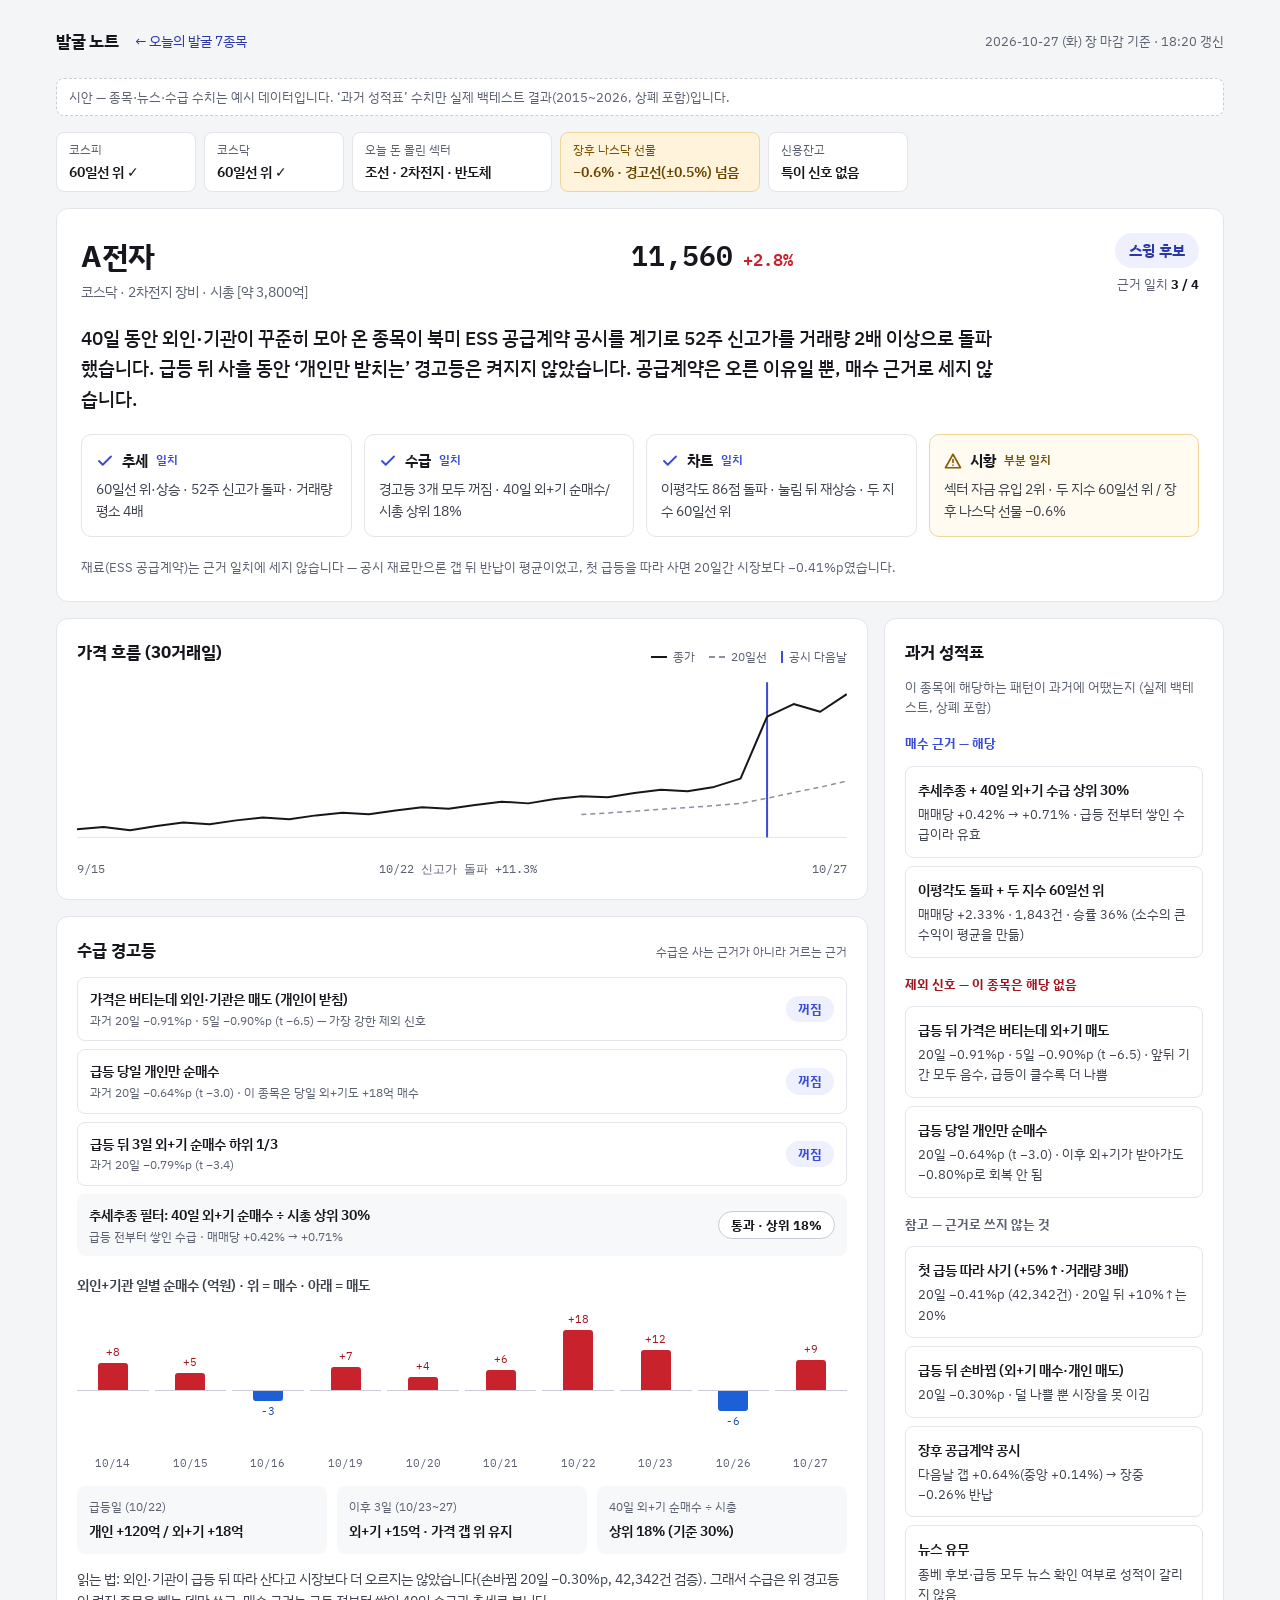
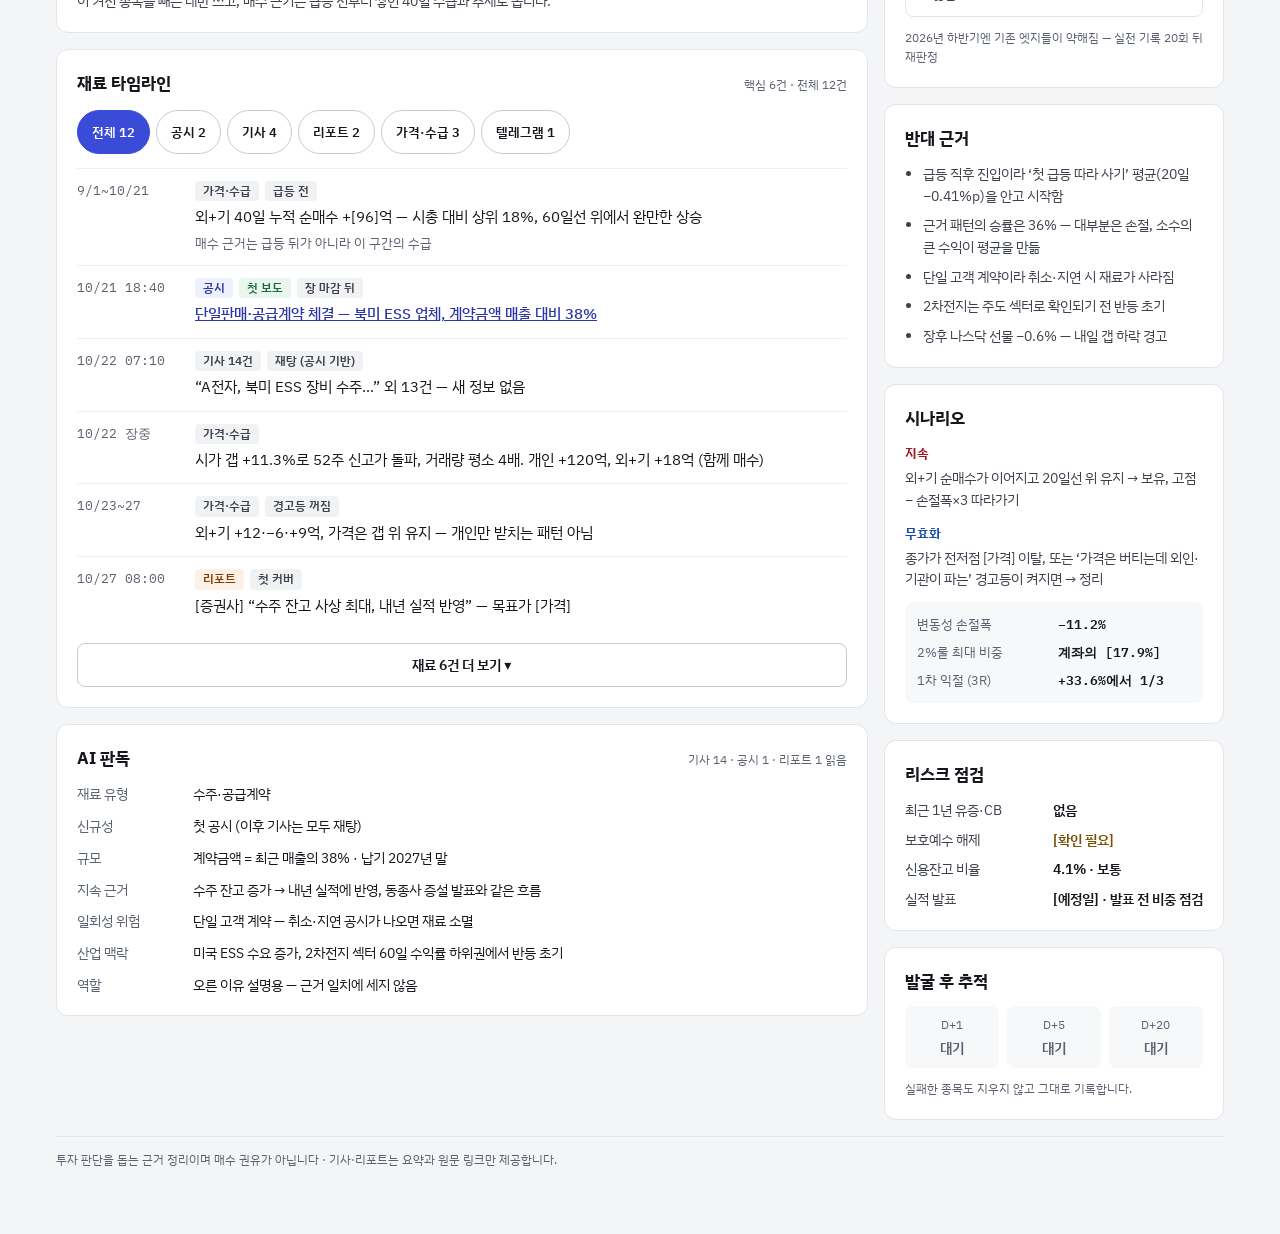
==== card.html @ fd0cb305 "발굴 노트 시안: 오늘의 발굴 목록과 종목 근거 카드 Co-Authored-By: Claude Opus 5.5 <noreply@anthropic.com>" ====
<!doctype html>
<html lang="ko">
<head>
<meta charset="utf-8">
<meta name="viewport" content="width=device-width, initial-scale=1">
<meta name="robots" content="noindex, nofollow">
<title>A전자 · 종목 근거 카드</title>
<link rel="preconnect" href="https://fonts.googleapis.com">
<link rel="preconnect" href="https://fonts.gstatic.com" crossorigin>
<link rel="stylesheet" href="https://fonts.googleapis.com/css2?family=IBM+Plex+Mono:wght@500;600&family=IBM+Plex+Sans+KR:wght@400;500;600;700&display=swap">
<link rel="stylesheet" href="assets/style.css">
</head>
<body>
<div class="wrap">

<header class="top">
<div class="left">
<a class="brand" href="./">발굴 노트</a>
<a class="back" href="./">← 오늘의 발굴 7종목</a>
</div>
<span class="stamp">2026-10-27 (화) 장 마감 기준 · 18:20 갱신</span>
</header>

<p class="banner">시안 — 종목·뉴스·수급 수치는 예시 데이터입니다. ‘과거 성적표’ 수치만 실제 백테스트 결과(2015~2026, 상폐 포함)입니다.</p>

<section class="market" aria-label="오늘 시황">
<div class="chip"><span>코스피</span><span>60일선 위 ✓</span></div>
<div class="chip"><span>코스닥</span><span>60일선 위 ✓</span></div>
<div class="chip wide"><span>오늘 돈 몰린 섹터</span><span>조선 · 2차전지 · 반도체</span></div>
<div class="chip wide warn"><span>장후 나스닥 선물</span><span>−0.6% · 경고선(±0.5%) 넘음</span></div>
<div class="chip"><span>신용잔고</span><span>특이 신호 없음</span></div>
</section>

<section class="card hero">
<div class="id-row">
<div>
<h1>A전자</h1>
<span class="note" style="font-size:14px">코스닥 · 2차전지 장비 · 시총 [약 3,800억]</span>
</div>
<div class="price"><b>11,560</b><span class="chg up">+2.8%</span></div>
<div class="verdict">
<span class="badge lg b-swing">스윙 후보</span>
<span class="note">근거 일치 <b style="color:var(--ink)">3 / 4</b></span>
</div>
</div>
<p class="thesis">40일 동안 외인·기관이 꾸준히 모아 온 종목이 북미 ESS 공급계약 공시를 계기로 52주 신고가를 거래량 2배 이상으로 돌파했습니다. 급등 뒤 사흘 동안 ‘개인만 받치는’ 경고등은 켜지지 않았습니다. 공급계약은 오른 이유일 뿐, 매수 근거로 세지 않습니다.</p>
<div class="checks">
<div class="check">
<div class="t"><svg aria-hidden="true" width="18" height="18" viewBox="0 0 24 24" fill="none" stroke="#3A4BD8" stroke-width="2.5" stroke-linecap="round" stroke-linejoin="round"><polyline points="20 6 9 17 4 12"/></svg><b>추세</b><em>일치</em></div>
<span class="body-text">60일선 위·상승 · 52주 신고가 돌파 · 거래량 평소 4배</span>
</div>
<div class="check">
<div class="t"><svg aria-hidden="true" width="18" height="18" viewBox="0 0 24 24" fill="none" stroke="#3A4BD8" stroke-width="2.5" stroke-linecap="round" stroke-linejoin="round"><polyline points="20 6 9 17 4 12"/></svg><b>수급</b><em>일치</em></div>
<span class="body-text">경고등 3개 모두 꺼짐 · 40일 외+기 순매수/시총 상위 18%</span>
</div>
<div class="check">
<div class="t"><svg aria-hidden="true" width="18" height="18" viewBox="0 0 24 24" fill="none" stroke="#3A4BD8" stroke-width="2.5" stroke-linecap="round" stroke-linejoin="round"><polyline points="20 6 9 17 4 12"/></svg><b>차트</b><em>일치</em></div>
<span class="body-text">이평각도 86점 돌파 · 눌림 뒤 재상승 · 두 지수 60일선 위</span>
</div>
<div class="check partial">
<div class="t"><svg aria-hidden="true" width="18" height="18" viewBox="0 0 24 24" fill="none" stroke="#8A5A00" stroke-width="2.2" stroke-linecap="round" stroke-linejoin="round"><path d="M12 3 2 21h20L12 3z"/><line x1="12" y1="10" x2="12" y2="14"/><line x1="12" y1="17.5" x2="12" y2="17.6"/></svg><b>시황</b><em>부분 일치</em></div>
<span class="body-text">섹터 자금 유입 2위 · 두 지수 60일선 위 / 장후 나스닥 선물 −0.6%</span>
</div>
</div>
<p class="note">재료(ESS 공급계약)는 근거 일치에 세지 않습니다 — 공시 재료만으론 갭 뒤 반납이 평균이었고, 첫 급등을 따라 사면 20일간 시장보다 −0.41%p였습니다.</p>
</section>

<div class="cols">
<div class="col-main">

<section class="card">
<div class="card-head">
<h2>가격 흐름 (30거래일)</h2>
<div class="legend">
<span><i style="width:16px;height:2px;background:var(--ink)"></i>종가</span>
<span><i style="width:16px;height:0;border-top:2px dashed #8A90A0"></i>20일선</span>
<span><i style="width:2px;height:12px;background:var(--accent)"></i>공시 다음날</span>
</div>
</div>
<svg id="priceChart" class="chart" role="img" aria-label="A전자 30거래일 종가. 완만히 오르다 10월 22일 공시 다음날 11.3% 갭으로 52주 신고가 돌파, 이후 갭 위에서 11,560원" viewBox="0 0 600 160" preserveAspectRatio="none">
<line x1="0" y1="150" x2="600" y2="150" stroke="#E3E5EA" stroke-width="1" vector-effect="non-scaling-stroke"/>
<line id="gapLine" y1="4" y2="150" stroke="#3A4BD8" stroke-width="2" vector-effect="non-scaling-stroke"/>
<polyline id="maLine" fill="none" stroke="#8A90A0" stroke-width="1.5" stroke-dasharray="5 4" vector-effect="non-scaling-stroke"/>
<polyline id="pxLine" fill="none" stroke="#15171C" stroke-width="2" stroke-linejoin="round" vector-effect="non-scaling-stroke"/>
</svg>
<div class="axis"><span>9/15</span><span>10/22 신고가 돌파 +11.3%</span><span>10/27</span></div>
</section>

<section class="card" style="gap:14px">
<div class="card-head">
<h2>수급 경고등</h2>
<span class="sub">수급은 사는 근거가 아니라 거르는 근거</span>
</div>
<div class="lights">
<div class="light"><div><b>가격은 버티는데 외인·기관은 매도 (개인이 받침)</b><span class="sub">과거 20일 −0.91%p · 5일 −0.90%p (t −6.5) — 가장 강한 제외 신호</span></div><span class="pill-off">꺼짐</span></div>
<div class="light"><div><b>급등 당일 개인만 순매수</b><span class="sub">과거 20일 −0.64%p (t −3.0) · 이 종목은 당일 외+기도 +18억 매수</span></div><span class="pill-off">꺼짐</span></div>
<div class="light"><div><b>급등 뒤 3일 외+기 순매수 하위 1/3</b><span class="sub">과거 20일 −0.79%p (t −3.4)</span></div><span class="pill-off">꺼짐</span></div>
<div class="light pass"><div><b>추세추종 필터: 40일 외+기 순매수 ÷ 시총 상위 30%</b><span class="sub">급등 전부터 쌓인 수급 · 매매당 +0.42% → +0.71%</span></div><span class="pill-pass">통과 · 상위 18%</span></div>
</div>
<h3 class="h3">외인+기관 일별 순매수 (억원) · 위 = 매수 · 아래 = 매도</h3>
<div id="bars" class="bars"></div>
<div class="stats">
<div class="stat"><span>급등일 (10/22)</span><span>개인 +120억 / 외+기 +18억</span></div>
<div class="stat"><span>이후 3일 (10/23~27)</span><span>외+기 +15억 · 가격 갭 위 유지</span></div>
<div class="stat"><span>40일 외+기 순매수 ÷ 시총</span><span>상위 18% (기준 30%)</span></div>
</div>
<p class="body-text">읽는 법: 외인·기관이 급등 뒤 따라 산다고 시장보다 더 오르지는 않았습니다(손바뀜 20일 −0.30%p, 42,342건 검증). 그래서 수급은 위 경고등이 켜진 종목을 빼는 데만 쓰고, 매수 근거는 급등 전부터 쌓인 40일 수급과 추세로 봅니다.</p>
</section>

<section class="card" style="gap:14px">
<div class="card-head">
<h2>재료 타임라인</h2>
<span id="tlCount" class="sub"></span>
</div>
<div id="tlFilters" class="filters" role="group" aria-label="재료 종류" hidden></div>
<ol id="timeline" class="timeline"></ol>
<button id="tlMore" class="more" type="button" aria-expanded="false" aria-controls="timeline"></button>
</section>

<section class="card">
<div class="card-head">
<h2>AI 판독</h2>
<span class="sub">기사 14 · 공시 1 · 리포트 1 읽음</span>
</div>
<dl class="kv">
<dt>재료 유형</dt><dd>수주·공급계약</dd>
<dt>신규성</dt><dd>첫 공시 (이후 기사는 모두 재탕)</dd>
<dt>규모</dt><dd>계약금액 = 최근 매출의 38% · 납기 2027년 말</dd>
<dt>지속 근거</dt><dd>수주 잔고 증가 → 내년 실적에 반영, 동종사 증설 발표와 같은 흐름</dd>
<dt>일회성 위험</dt><dd>단일 고객 계약 — 취소·지연 공시가 나오면 재료 소멸</dd>
<dt>산업 맥락</dt><dd>미국 ESS 수요 증가, 2차전지 섹터 60일 수익률 하위권에서 반등 초기</dd>
<dt>역할</dt><dd>오른 이유 설명용 — 근거 일치에 세지 않음</dd>
</dl>
</section>
</div>

<div class="col-side">
<section class="card">
<h2>과거 성적표</h2>
<p class="note">이 종목에 해당하는 패턴이 과거에 어땠는지 (실제 백테스트, 상폐 포함)</p>
<h3 class="grp buy">매수 근거 — 해당</h3>
<div class="rows">
<div class="row"><b>추세추종 + 40일 외+기 수급 상위 30%</b><span>매매당 +0.42% → +0.71% · 급등 전부터 쌓인 수급이라 유효</span></div>
<div class="row"><b>이평각도 돌파 + 두 지수 60일선 위</b><span>매매당 +2.33% · 1,843건 · 승률 36% (소수의 큰 수익이 평균을 만듦)</span></div>
</div>
<h3 class="grp out">제외 신호 — 이 종목은 해당 없음</h3>
<div class="rows">
<div class="row"><b>급등 뒤 가격은 버티는데 외+기 매도</b><span>20일 −0.91%p · 5일 −0.90%p (t −6.5) · 앞뒤 기간 모두 음수, 급등이 클수록 더 나쁨</span></div>
<div class="row"><b>급등 당일 개인만 순매수</b><span>20일 −0.64%p (t −3.0) · 이후 외+기가 받아가도 −0.80%p로 회복 안 됨</span></div>
</div>
<h3 class="grp ref">참고 — 근거로 쓰지 않는 것</h3>
<div class="rows">
<div class="row"><b>첫 급등 따라 사기 (+5%↑·거래량 3배)</b><span>20일 −0.41%p (42,342건) · 20일 뒤 +10%↑는 20%</span></div>
<div class="row"><b>급등 뒤 손바뀜 (외+기 매수·개인 매도)</b><span>20일 −0.30%p · 덜 나쁠 뿐 시장을 못 이김</span></div>
<div class="row"><b>장후 공급계약 공시</b><span>다음날 갭 +0.64%(중앙 +0.14%) → 장중 −0.26% 반납</span></div>
<div class="row"><b>뉴스 유무</b><span>종베 후보·급등 모두 뉴스 확인 여부로 성적이 갈리지 않음</span></div>
</div>
<p class="sub">2026년 하반기엔 기존 엣지들이 약해짐 — 실전 기록 20회 뒤 재판정</p>
</section>

<section class="card">
<h2>반대 근거</h2>
<ul class="bul">
<li>급등 직후 진입이라 ‘첫 급등 따라 사기’ 평균(20일 −0.41%p)을 안고 시작함</li>
<li>근거 패턴의 승률은 36% — 대부분은 손절, 소수의 큰 수익이 평균을 만듦</li>
<li>단일 고객 계약이라 취소·지연 시 재료가 사라짐</li>
<li>2차전지는 주도 섹터로 확인되기 전 반등 초기</li>
<li>장후 나스닥 선물 −0.6% — 내일 갭 하락 경고</li>
</ul>
</section>

<section class="card">
<h2>시나리오</h2>
<div class="scn"><b style="color:var(--up-ink)">지속</b><span class="body-text">외+기 순매수가 이어지고 20일선 위 유지 → 보유, 고점 − 손절폭×3 따라가기</span></div>
<div class="scn"><b style="color:var(--down-ink)">무효화</b><span class="body-text">종가가 전저점 [가격] 이탈, 또는 ‘가격은 버티는데 외인·기관이 파는’ 경고등이 켜지면 → 정리</span></div>
<div class="box2">
<span>변동성 손절폭</span><span>−11.2%</span>
<span>2%룰 최대 비중</span><span>계좌의 [17.9%]</span>
<span>1차 익절 (3R)</span><span>+33.6%에서 1/3</span>
</div>
</section>

<section class="card">
<h2>리스크 점검</h2>
<div class="risk">
<span>최근 1년 유증·CB</span><span>없음</span>
<span>보호예수 해제</span><span style="color:#7A4F00">[확인 필요]</span>
<span>신용잔고 비율</span><span>4.1% · 보통</span>
<span>실적 발표</span><span>[예정일] · 발표 전 비중 점검</span>
</div>
</section>

<section class="card">
<h2>발굴 후 추적</h2>
<div class="track">
<div><span>D+1</span><span>대기</span></div>
<div><span>D+5</span><span>대기</span></div>
<div><span>D+20</span><span>대기</span></div>
</div>
<p class="sub">실패한 종목도 지우지 않고 그대로 기록합니다.</p>
</section>
</div>
</div>

<footer>투자 판단을 돕는 근거 정리이며 매수 권유가 아닙니다 · 기사·리포트는 요약과 원문 링크만 제공합니다.</footer>
</div>
<script src="assets/card.js"></script>
</body>
</html>
---- assets/style.css ----
:root {
  color-scheme: light;
  --bg: #F4F5F7; --surface: #FFFFFF; --soft: #F7F8FA; --line: #E3E5EA; --line2: #C9CCD4; --rule: #EEF0F3;
  --ink: #15171C; --ink2: #3C414C; --muted: #5B6170;
  --accent: #3A4BD8; --accent-bg: #EEF0FD; --accent-ink: #2B37A8;
  --up: #C8222C; --up-ink: #A1161F; --down: #1D5FD6; --down-ink: #174BB0;
  --warn-bg: #FFF4DB; --warn-line: #F0D59A; --warn-ink: #6B4500; --warn-soft: #FFFBF0;
  --mono: 'IBM Plex Mono', ui-monospace, monospace;
}
* { box-sizing: border-box; }
body { margin: 0; background: var(--bg); color: var(--ink); font-family: 'IBM Plex Sans KR', system-ui, sans-serif; font-size: 15px; line-height: 1.55; }
a { color: var(--accent-ink); }
a:hover { color: #1C2580; }
h1, h2, h3, p { margin: 0; }
.wrap { max-width: 1200px; margin: 0 auto; padding: 20px 16px 64px; display: flex; flex-direction: column; gap: 16px; }
.top { display: flex; flex-wrap: wrap; align-items: center; justify-content: space-between; gap: 12px; }
.top .left { display: flex; align-items: center; gap: 16px; flex-wrap: wrap; }
.brand { font-weight: 700; font-size: 17px; letter-spacing: -0.2px; color: var(--ink); text-decoration: none; }
.back { font-size: 14px; text-decoration: none; padding: 10px 0; }
.stamp { font-size: 13px; color: var(--muted); }
.banner { font-size: 13px; color: var(--muted); background: var(--surface); border: 1px dashed var(--line2); border-radius: 8px; padding: 8px 12px; }
.page-title { font-size: 28px; font-weight: 700; letter-spacing: -0.5px; margin-top: 4px; }

.market { display: flex; flex-wrap: wrap; gap: 8px; }
.chip { background: var(--surface); border: 1px solid var(--line); border-radius: 8px; padding: 8px 12px; display: flex; flex-direction: column; gap: 2px; min-width: 140px; }
.chip span:first-child { font-size: 12px; color: var(--muted); }
.chip span:last-child { font-size: 14px; font-weight: 600; }
.chip.wide { min-width: 200px; }
.chip.warn { background: var(--warn-bg); border-color: var(--warn-line); }
.chip.warn span:first-child { color: #7A4F00; }
.chip.warn span:last-child { color: var(--warn-ink); }

.card { background: var(--surface); border: 1px solid var(--line); border-radius: 12px; padding: 20px; display: flex; flex-direction: column; gap: 12px; min-width: 0; }
.card.hero { padding: 24px; gap: 20px; }
.card-head { display: flex; flex-wrap: wrap; justify-content: space-between; align-items: baseline; gap: 8px; }
.card h2 { font-size: 17px; font-weight: 700; }
.sub { font-size: 12px; color: var(--muted); }
.note { font-size: 13px; color: var(--muted); }
.body-text { font-size: 14px; color: var(--ink2); }
.mono { font-family: var(--mono); }

.id-row { display: flex; flex-wrap: wrap; align-items: flex-start; justify-content: space-between; gap: 16px; }
.id-row h1 { font-size: 30px; font-weight: 700; letter-spacing: -0.5px; }
.price { display: flex; align-items: baseline; gap: 10px; }
.price b { font-family: var(--mono); font-size: 28px; font-weight: 600; }
.price .chg { font-family: var(--mono); font-size: 17px; font-weight: 600; }
.up { color: var(--up); } .down { color: var(--down); }
.verdict { display: flex; flex-direction: column; align-items: flex-end; gap: 6px; }
.badge { font-size: 13px; font-weight: 700; border-radius: 999px; padding: 4px 12px; white-space: nowrap; }
.badge.lg { font-size: 15px; padding: 6px 14px; }
.b-swing { background: var(--accent-bg); color: var(--accent-ink); }
.b-day { background: #FDF0E6; color: #8A3B00; }
.b-watch { background: #F1F2F4; color: var(--ink2); }
.b-out { background: #FDECEC; color: var(--up-ink); }
.thesis { font-size: 19px; line-height: 1.6; font-weight: 500; max-width: 920px; }

.checks { display: grid; grid-template-columns: repeat(auto-fit, minmax(230px, 1fr)); gap: 12px; }
.check { border: 1px solid var(--line); border-radius: 10px; padding: 14px; display: flex; flex-direction: column; gap: 6px; }
.check .t { display: flex; align-items: center; gap: 8px; }
.check .t b { font-weight: 700; }
.check .t em { font-style: normal; font-size: 12px; font-weight: 600; color: var(--accent); }
.check.partial { border-color: var(--warn-line); background: var(--warn-soft); }
.check.partial .t em { color: #7A4F00; }

.cols { display: flex; flex-wrap: wrap; gap: 16px; align-items: flex-start; }
.col-main { flex: 999 1 560px; min-width: 0; display: flex; flex-direction: column; gap: 16px; }
.col-side { flex: 1 1 340px; min-width: 0; display: flex; flex-direction: column; gap: 16px; }

.legend { display: flex; gap: 14px; font-size: 12px; color: var(--muted); flex-wrap: wrap; }
.legend span { display: flex; align-items: center; gap: 6px; }
.legend i { display: inline-block; }
.chart { width: 100%; height: 170px; display: block; }
.axis { display: flex; justify-content: space-between; font-size: 12px; color: var(--muted); font-family: var(--mono); }

.lights { display: flex; flex-direction: column; gap: 8px; }
.light { display: flex; flex-wrap: wrap; justify-content: space-between; align-items: center; gap: 8px 12px; border: 1px solid var(--line); border-radius: 8px; padding: 10px 12px; }
.light.pass { border: 0; background: var(--soft); }
.light > div { display: flex; flex-direction: column; gap: 2px; min-width: 0; flex: 1 1 260px; }
.light b { font-size: 14px; font-weight: 600; }
.pill-off { font-size: 13px; font-weight: 700; color: var(--accent); background: var(--accent-bg); border-radius: 999px; padding: 3px 12px; }
.pill-pass { font-size: 13px; font-weight: 700; background: var(--surface); border: 1px solid var(--line2); border-radius: 999px; padding: 3px 12px; }
.h3 { font-size: 14px; font-weight: 600; color: var(--ink2); margin-top: 4px; }

.bars { display: flex; gap: 6px; }
.bar { flex: 1; min-width: 0; display: flex; flex-direction: column; align-items: center; }
.bar .pos, .bar .neg { width: 100%; display: flex; flex-direction: column; align-items: center; gap: 2px; }
.bar .pos { height: 80px; justify-content: flex-end; }
.bar .neg { height: 64px; justify-content: flex-start; }
.bar .zero { height: 1px; width: 100%; background: var(--line2); }
.bar i { display: block; width: 60%; max-width: 30px; }
.bar .pos i { background: var(--up); border-radius: 3px 3px 0 0; }
.bar .neg i { background: var(--down); border-radius: 0 0 3px 3px; }
.bar small { font-size: 11px; font-family: var(--mono); }
.bar .pos small { color: var(--up-ink); } .bar .neg small { color: var(--down-ink); }
.bar .d { color: var(--muted); }

.stats { display: grid; grid-template-columns: repeat(auto-fit, minmax(180px, 1fr)); gap: 10px; }
.stat { background: var(--soft); border-radius: 8px; padding: 12px; display: flex; flex-direction: column; gap: 4px; }
.stat span:first-child { font-size: 12px; color: var(--muted); }
.stat span:last-child { font-size: 14px; font-weight: 600; }

.filters { display: flex; flex-wrap: wrap; gap: 6px; }
.fbtn { min-height: 44px; padding: 0 14px; border-radius: 999px; border: 1px solid var(--line2); background: var(--surface); color: var(--ink); font: inherit; font-size: 13px; font-weight: 600; cursor: pointer; }
.fbtn[aria-pressed="true"], .fbtn[aria-selected="true"] { background: var(--accent); border-color: var(--accent); color: #FFFFFF; }
.fbtn.lg { font-size: 14px; padding: 0 16px; }
.timeline { margin: 0; padding: 0; list-style: none; display: flex; flex-direction: column; }
.timeline li { display: flex; gap: 14px; padding: 12px 0; border-top: 1px solid var(--rule); }
.timeline .when { flex: 0 0 104px; font-size: 13px; color: var(--muted); font-family: var(--mono); }
.timeline .what { display: flex; flex-direction: column; gap: 4px; min-width: 0; }
.tags { display: flex; flex-wrap: wrap; gap: 6px; }
.tag { font-size: 12px; font-weight: 600; background: #F1F2F4; color: var(--ink2); border-radius: 4px; padding: 1px 8px; }
.tag.t-disc { background: var(--accent-bg); color: var(--accent-ink); }
.tag.t-rep { background: #FDF0E6; color: #8A3B00; }
.tag.t-first { background: #E9F6EE; color: #1E6B3A; }
.tag.t-ref { background: var(--warn-bg); color: var(--warn-ink); }
.timeline .title { font-size: 15px; }
.timeline a.title { font-weight: 500; }
.more { min-height: 44px; border-radius: 8px; border: 1px solid var(--line2); background: var(--surface); color: var(--ink); font: inherit; font-size: 14px; font-weight: 600; cursor: pointer; }

.kv { margin: 0; display: grid; grid-template-columns: minmax(96px, max-content) 1fr; column-gap: 20px; row-gap: 10px; font-size: 14px; }
.kv dt { color: var(--muted); } .kv dd { margin: 0; }

.grp { font-size: 13px; font-weight: 700; margin-top: 4px; }
.grp.buy { color: var(--accent); } .grp.out { color: var(--up-ink); } .grp.ref { color: var(--muted); }
.rows { display: flex; flex-direction: column; gap: 8px; }
.row { border: 1px solid var(--line); border-radius: 8px; padding: 12px; display: flex; flex-direction: column; gap: 4px; }
.row b { font-size: 14px; font-weight: 600; }
.row span { font-size: 13px; color: var(--ink2); }
.bul { margin: 0; padding-left: 18px; display: flex; flex-direction: column; gap: 8px; font-size: 14px; color: var(--ink2); }
.scn { display: flex; flex-direction: column; gap: 4px; }
.scn b { font-size: 13px; font-weight: 700; }
.box2 { background: var(--soft); border-radius: 8px; padding: 12px; display: grid; grid-template-columns: repeat(2, minmax(0, 1fr)); gap: 8px; font-size: 13px; }
.box2 span:nth-child(odd) { color: var(--muted); }
.box2 span:nth-child(even) { font-family: var(--mono); font-weight: 600; }
.risk { display: grid; grid-template-columns: 1fr max-content; row-gap: 8px; column-gap: 12px; font-size: 14px; }
.risk span:nth-child(odd) { color: var(--ink2); }
.risk span:nth-child(even) { font-weight: 600; }
.track { display: grid; grid-template-columns: repeat(3, minmax(0, 1fr)); gap: 8px; text-align: center; }
.track div { background: var(--soft); border-radius: 8px; padding: 10px 4px; display: flex; flex-direction: column; gap: 2px; color: var(--muted); }
.track span:first-child { font-size: 12px; }
.track span:last-child { font-size: 14px; font-weight: 600; }

.funnel { flex-direction: row; flex-wrap: wrap; align-items: center; gap: 10px 14px; padding: 18px 20px; }
.funnel .step { display: flex; flex-direction: column; }
.funnel .step b { font-family: var(--mono); font-size: 22px; font-weight: 600; }
.funnel .step span { font-size: 12px; color: var(--muted); }
.funnel .step.last b { color: var(--accent); }
.funnel .why { flex: 1 1 260px; font-size: 13px; color: var(--muted); text-align: right; }
.list { display: flex; flex-direction: column; gap: 10px; }
.item { text-decoration: none; color: inherit; background: var(--surface); border: 1px solid var(--line); border-radius: 12px; padding: 16px 18px; display: flex; flex-wrap: wrap; align-items: center; gap: 12px 20px; }
.item:hover { border-color: var(--line2); color: inherit; }
.item .nm { flex: 0 0 168px; display: flex; flex-direction: column; gap: 2px; }
.item .nm b { font-size: 17px; font-weight: 700; }
.item .nm span { font-size: 13px; color: var(--muted); }
.item .mid { flex: 999 1 320px; min-width: 0; display: flex; flex-direction: column; gap: 6px; }
.item .mid > span { font-size: 15px; }
.item .pct { flex: 0 0 72px; text-align: right; font-family: var(--mono); font-size: 16px; font-weight: 600; }
footer { font-size: 12px; color: var(--muted); border-top: 1px solid var(--line); padding-top: 14px; }

@media (max-width: 560px) {
  .funnel .why { text-align: left; }
  .item .pct { text-align: left; }
  .timeline .when { flex-basis: 84px; }
  .verdict { align-items: flex-start; }
}
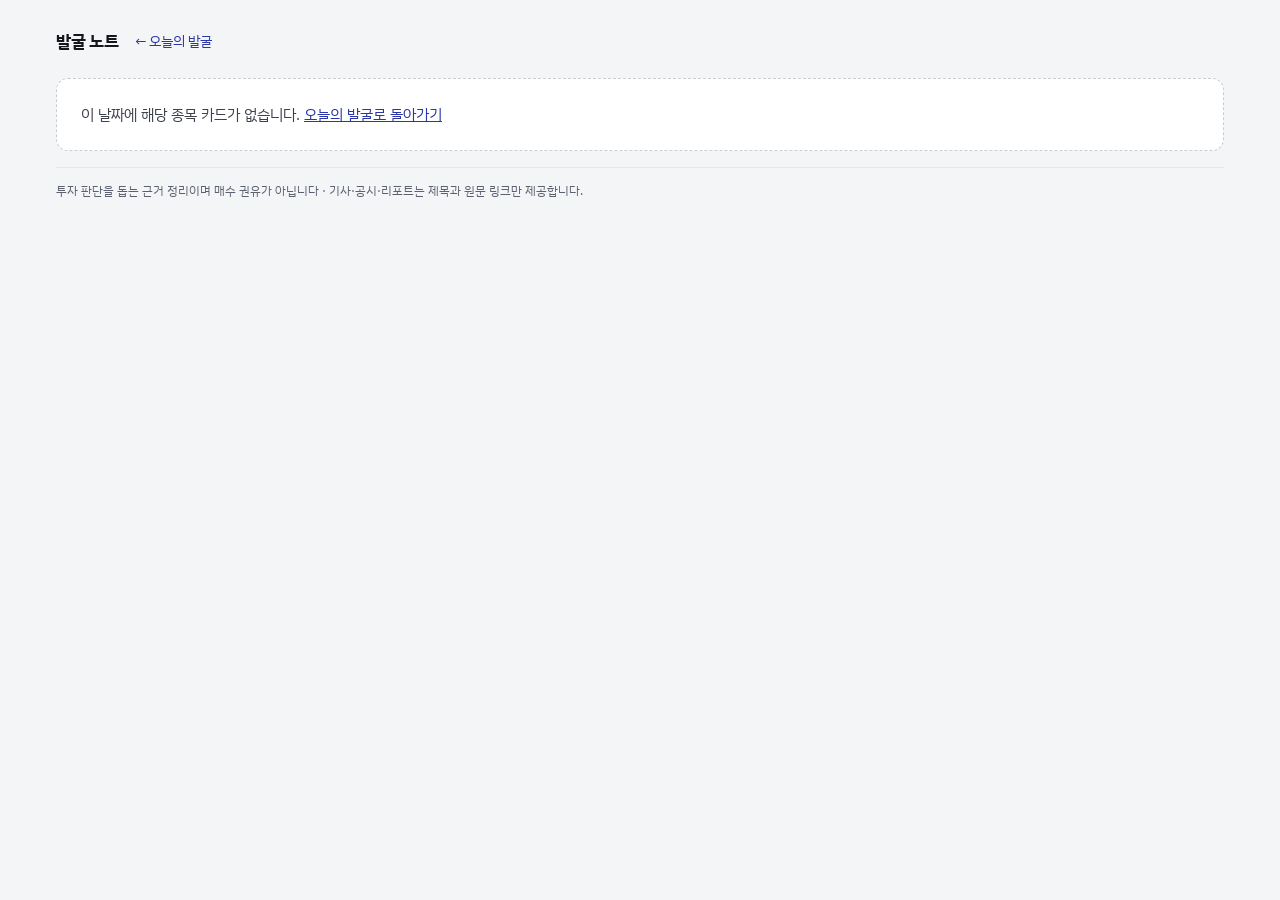
==== commit 43e32c3d: "실제 데이터 파이프라인: 수집·검증 규칙 분류·근거 카드 JSON·매일 자동 갱신 - pipeline/: data 브랜치(수급·시총)·네이버·KIND 수집, 스윙/관찰/제외 분류," ====
--- a/card.html
+++ b/card.html
@@ -4,7 +4,7 @@
 <meta charset="utf-8">
 <meta name="viewport" content="width=device-width, initial-scale=1">
 <meta name="robots" content="noindex, nofollow">
-<title>A전자 · 종목 근거 카드</title>
+<title>종목 근거 카드 · 발굴 노트</title>
 <link rel="preconnect" href="https://fonts.googleapis.com">
 <link rel="preconnect" href="https://fonts.gstatic.com" crossorigin>
 <link rel="stylesheet" href="https://fonts.googleapis.com/css2?family=IBM+Plex+Mono:wght@500;600&family=IBM+Plex+Sans+KR:wght@400;500;600;700&display=swap">
@@ -12,198 +12,17 @@
 </head>
 <body>
 <div class="wrap">
-
 <header class="top">
 <div class="left">
 <a class="brand" href="./">발굴 노트</a>
-<a class="back" href="./">← 오늘의 발굴 7종목</a>
+<a id="back" class="back" href="./">← 오늘의 발굴</a>
 </div>
-<span class="stamp">2026-10-27 (화) 장 마감 기준 · 18:20 갱신</span>
+<span id="stamp" class="stamp"></span>
 </header>
-
-<p class="banner">시안 — 종목·뉴스·수급 수치는 예시 데이터입니다. ‘과거 성적표’ 수치만 실제 백테스트 결과(2015~2026, 상폐 포함)입니다.</p>
-
-<section class="market" aria-label="오늘 시황">
-<div class="chip"><span>코스피</span><span>60일선 위 ✓</span></div>
-<div class="chip"><span>코스닥</span><span>60일선 위 ✓</span></div>
-<div class="chip wide"><span>오늘 돈 몰린 섹터</span><span>조선 · 2차전지 · 반도체</span></div>
-<div class="chip wide warn"><span>장후 나스닥 선물</span><span>−0.6% · 경고선(±0.5%) 넘음</span></div>
-<div class="chip"><span>신용잔고</span><span>특이 신호 없음</span></div>
-</section>
-
-<section class="card hero">
-<div class="id-row">
-<div>
-<h1>A전자</h1>
-<span class="note" style="font-size:14px">코스닥 · 2차전지 장비 · 시총 [약 3,800억]</span>
+<main id="app"><div class="empty">불러오는 중…</div></main>
+<footer>투자 판단을 돕는 근거 정리이며 매수 권유가 아닙니다 · 기사·공시·리포트는 제목과 원문 링크만 제공합니다.</footer>
 </div>
-<div class="price"><b>11,560</b><span class="chg up">+2.8%</span></div>
-<div class="verdict">
-<span class="badge lg b-swing">스윙 후보</span>
-<span class="note">근거 일치 <b style="color:var(--ink)">3 / 4</b></span>
-</div>
-</div>
-<p class="thesis">40일 동안 외인·기관이 꾸준히 모아 온 종목이 북미 ESS 공급계약 공시를 계기로 52주 신고가를 거래량 2배 이상으로 돌파했습니다. 급등 뒤 사흘 동안 ‘개인만 받치는’ 경고등은 켜지지 않았습니다. 공급계약은 오른 이유일 뿐, 매수 근거로 세지 않습니다.</p>
-<div class="checks">
-<div class="check">
-<div class="t"><svg aria-hidden="true" width="18" height="18" viewBox="0 0 24 24" fill="none" stroke="#3A4BD8" stroke-width="2.5" stroke-linecap="round" stroke-linejoin="round"><polyline points="20 6 9 17 4 12"/></svg><b>추세</b><em>일치</em></div>
-<span class="body-text">60일선 위·상승 · 52주 신고가 돌파 · 거래량 평소 4배</span>
-</div>
-<div class="check">
-<div class="t"><svg aria-hidden="true" width="18" height="18" viewBox="0 0 24 24" fill="none" stroke="#3A4BD8" stroke-width="2.5" stroke-linecap="round" stroke-linejoin="round"><polyline points="20 6 9 17 4 12"/></svg><b>수급</b><em>일치</em></div>
-<span class="body-text">경고등 3개 모두 꺼짐 · 40일 외+기 순매수/시총 상위 18%</span>
-</div>
-<div class="check">
-<div class="t"><svg aria-hidden="true" width="18" height="18" viewBox="0 0 24 24" fill="none" stroke="#3A4BD8" stroke-width="2.5" stroke-linecap="round" stroke-linejoin="round"><polyline points="20 6 9 17 4 12"/></svg><b>차트</b><em>일치</em></div>
-<span class="body-text">이평각도 86점 돌파 · 눌림 뒤 재상승 · 두 지수 60일선 위</span>
-</div>
-<div class="check partial">
-<div class="t"><svg aria-hidden="true" width="18" height="18" viewBox="0 0 24 24" fill="none" stroke="#8A5A00" stroke-width="2.2" stroke-linecap="round" stroke-linejoin="round"><path d="M12 3 2 21h20L12 3z"/><line x1="12" y1="10" x2="12" y2="14"/><line x1="12" y1="17.5" x2="12" y2="17.6"/></svg><b>시황</b><em>부분 일치</em></div>
-<span class="body-text">섹터 자금 유입 2위 · 두 지수 60일선 위 / 장후 나스닥 선물 −0.6%</span>
-</div>
-</div>
-<p class="note">재료(ESS 공급계약)는 근거 일치에 세지 않습니다 — 공시 재료만으론 갭 뒤 반납이 평균이었고, 첫 급등을 따라 사면 20일간 시장보다 −0.41%p였습니다.</p>
-</section>
-
-<div class="cols">
-<div class="col-main">
-
-<section class="card">
-<div class="card-head">
-<h2>가격 흐름 (30거래일)</h2>
-<div class="legend">
-<span><i style="width:16px;height:2px;background:var(--ink)"></i>종가</span>
-<span><i style="width:16px;height:0;border-top:2px dashed #8A90A0"></i>20일선</span>
-<span><i style="width:2px;height:12px;background:var(--accent)"></i>공시 다음날</span>
-</div>
-</div>
-<svg id="priceChart" class="chart" role="img" aria-label="A전자 30거래일 종가. 완만히 오르다 10월 22일 공시 다음날 11.3% 갭으로 52주 신고가 돌파, 이후 갭 위에서 11,560원" viewBox="0 0 600 160" preserveAspectRatio="none">
-<line x1="0" y1="150" x2="600" y2="150" stroke="#E3E5EA" stroke-width="1" vector-effect="non-scaling-stroke"/>
-<line id="gapLine" y1="4" y2="150" stroke="#3A4BD8" stroke-width="2" vector-effect="non-scaling-stroke"/>
-<polyline id="maLine" fill="none" stroke="#8A90A0" stroke-width="1.5" stroke-dasharray="5 4" vector-effect="non-scaling-stroke"/>
-<polyline id="pxLine" fill="none" stroke="#15171C" stroke-width="2" stroke-linejoin="round" vector-effect="non-scaling-stroke"/>
-</svg>
-<div class="axis"><span>9/15</span><span>10/22 신고가 돌파 +11.3%</span><span>10/27</span></div>
-</section>
-
-<section class="card" style="gap:14px">
-<div class="card-head">
-<h2>수급 경고등</h2>
-<span class="sub">수급은 사는 근거가 아니라 거르는 근거</span>
-</div>
-<div class="lights">
-<div class="light"><div><b>가격은 버티는데 외인·기관은 매도 (개인이 받침)</b><span class="sub">과거 20일 −0.91%p · 5일 −0.90%p (t −6.5) — 가장 강한 제외 신호</span></div><span class="pill-off">꺼짐</span></div>
-<div class="light"><div><b>급등 당일 개인만 순매수</b><span class="sub">과거 20일 −0.64%p (t −3.0) · 이 종목은 당일 외+기도 +18억 매수</span></div><span class="pill-off">꺼짐</span></div>
-<div class="light"><div><b>급등 뒤 3일 외+기 순매수 하위 1/3</b><span class="sub">과거 20일 −0.79%p (t −3.4)</span></div><span class="pill-off">꺼짐</span></div>
-<div class="light pass"><div><b>추세추종 필터: 40일 외+기 순매수 ÷ 시총 상위 30%</b><span class="sub">급등 전부터 쌓인 수급 · 매매당 +0.42% → +0.71%</span></div><span class="pill-pass">통과 · 상위 18%</span></div>
-</div>
-<h3 class="h3">외인+기관 일별 순매수 (억원) · 위 = 매수 · 아래 = 매도</h3>
-<div id="bars" class="bars"></div>
-<div class="stats">
-<div class="stat"><span>급등일 (10/22)</span><span>개인 +120억 / 외+기 +18억</span></div>
-<div class="stat"><span>이후 3일 (10/23~27)</span><span>외+기 +15억 · 가격 갭 위 유지</span></div>
-<div class="stat"><span>40일 외+기 순매수 ÷ 시총</span><span>상위 18% (기준 30%)</span></div>
-</div>
-<p class="body-text">읽는 법: 외인·기관이 급등 뒤 따라 산다고 시장보다 더 오르지는 않았습니다(손바뀜 20일 −0.30%p, 42,342건 검증). 그래서 수급은 위 경고등이 켜진 종목을 빼는 데만 쓰고, 매수 근거는 급등 전부터 쌓인 40일 수급과 추세로 봅니다.</p>
-</section>
-
-<section class="card" style="gap:14px">
-<div class="card-head">
-<h2>재료 타임라인</h2>
-<span id="tlCount" class="sub"></span>
-</div>
-<div id="tlFilters" class="filters" role="group" aria-label="재료 종류" hidden></div>
-<ol id="timeline" class="timeline"></ol>
-<button id="tlMore" class="more" type="button" aria-expanded="false" aria-controls="timeline"></button>
-</section>
-
-<section class="card">
-<div class="card-head">
-<h2>AI 판독</h2>
-<span class="sub">기사 14 · 공시 1 · 리포트 1 읽음</span>
-</div>
-<dl class="kv">
-<dt>재료 유형</dt><dd>수주·공급계약</dd>
-<dt>신규성</dt><dd>첫 공시 (이후 기사는 모두 재탕)</dd>
-<dt>규모</dt><dd>계약금액 = 최근 매출의 38% · 납기 2027년 말</dd>
-<dt>지속 근거</dt><dd>수주 잔고 증가 → 내년 실적에 반영, 동종사 증설 발표와 같은 흐름</dd>
-<dt>일회성 위험</dt><dd>단일 고객 계약 — 취소·지연 공시가 나오면 재료 소멸</dd>
-<dt>산업 맥락</dt><dd>미국 ESS 수요 증가, 2차전지 섹터 60일 수익률 하위권에서 반등 초기</dd>
-<dt>역할</dt><dd>오른 이유 설명용 — 근거 일치에 세지 않음</dd>
-</dl>
-</section>
-</div>
-
-<div class="col-side">
-<section class="card">
-<h2>과거 성적표</h2>
-<p class="note">이 종목에 해당하는 패턴이 과거에 어땠는지 (실제 백테스트, 상폐 포함)</p>
-<h3 class="grp buy">매수 근거 — 해당</h3>
-<div class="rows">
-<div class="row"><b>추세추종 + 40일 외+기 수급 상위 30%</b><span>매매당 +0.42% → +0.71% · 급등 전부터 쌓인 수급이라 유효</span></div>
-<div class="row"><b>이평각도 돌파 + 두 지수 60일선 위</b><span>매매당 +2.33% · 1,843건 · 승률 36% (소수의 큰 수익이 평균을 만듦)</span></div>
-</div>
-<h3 class="grp out">제외 신호 — 이 종목은 해당 없음</h3>
-<div class="rows">
-<div class="row"><b>급등 뒤 가격은 버티는데 외+기 매도</b><span>20일 −0.91%p · 5일 −0.90%p (t −6.5) · 앞뒤 기간 모두 음수, 급등이 클수록 더 나쁨</span></div>
-<div class="row"><b>급등 당일 개인만 순매수</b><span>20일 −0.64%p (t −3.0) · 이후 외+기가 받아가도 −0.80%p로 회복 안 됨</span></div>
-</div>
-<h3 class="grp ref">참고 — 근거로 쓰지 않는 것</h3>
-<div class="rows">
-<div class="row"><b>첫 급등 따라 사기 (+5%↑·거래량 3배)</b><span>20일 −0.41%p (42,342건) · 20일 뒤 +10%↑는 20%</span></div>
-<div class="row"><b>급등 뒤 손바뀜 (외+기 매수·개인 매도)</b><span>20일 −0.30%p · 덜 나쁠 뿐 시장을 못 이김</span></div>
-<div class="row"><b>장후 공급계약 공시</b><span>다음날 갭 +0.64%(중앙 +0.14%) → 장중 −0.26% 반납</span></div>
-<div class="row"><b>뉴스 유무</b><span>종베 후보·급등 모두 뉴스 확인 여부로 성적이 갈리지 않음</span></div>
-</div>
-<p class="sub">2026년 하반기엔 기존 엣지들이 약해짐 — 실전 기록 20회 뒤 재판정</p>
-</section>
-
-<section class="card">
-<h2>반대 근거</h2>
-<ul class="bul">
-<li>급등 직후 진입이라 ‘첫 급등 따라 사기’ 평균(20일 −0.41%p)을 안고 시작함</li>
-<li>근거 패턴의 승률은 36% — 대부분은 손절, 소수의 큰 수익이 평균을 만듦</li>
-<li>단일 고객 계약이라 취소·지연 시 재료가 사라짐</li>
-<li>2차전지는 주도 섹터로 확인되기 전 반등 초기</li>
-<li>장후 나스닥 선물 −0.6% — 내일 갭 하락 경고</li>
-</ul>
-</section>
-
-<section class="card">
-<h2>시나리오</h2>
-<div class="scn"><b style="color:var(--up-ink)">지속</b><span class="body-text">외+기 순매수가 이어지고 20일선 위 유지 → 보유, 고점 − 손절폭×3 따라가기</span></div>
-<div class="scn"><b style="color:var(--down-ink)">무효화</b><span class="body-text">종가가 전저점 [가격] 이탈, 또는 ‘가격은 버티는데 외인·기관이 파는’ 경고등이 켜지면 → 정리</span></div>
-<div class="box2">
-<span>변동성 손절폭</span><span>−11.2%</span>
-<span>2%룰 최대 비중</span><span>계좌의 [17.9%]</span>
-<span>1차 익절 (3R)</span><span>+33.6%에서 1/3</span>
-</div>
-</section>
-
-<section class="card">
-<h2>리스크 점검</h2>
-<div class="risk">
-<span>최근 1년 유증·CB</span><span>없음</span>
-<span>보호예수 해제</span><span style="color:#7A4F00">[확인 필요]</span>
-<span>신용잔고 비율</span><span>4.1% · 보통</span>
-<span>실적 발표</span><span>[예정일] · 발표 전 비중 점검</span>
-</div>
-</section>
-
-<section class="card">
-<h2>발굴 후 추적</h2>
-<div class="track">
-<div><span>D+1</span><span>대기</span></div>
-<div><span>D+5</span><span>대기</span></div>
-<div><span>D+20</span><span>대기</span></div>
-</div>
-<p class="sub">실패한 종목도 지우지 않고 그대로 기록합니다.</p>
-</section>
-</div>
-</div>
-
-<footer>투자 판단을 돕는 근거 정리이며 매수 권유가 아닙니다 · 기사·리포트는 요약과 원문 링크만 제공합니다.</footer>
-</div>
+<script src="assets/common.js"></script>
 <script src="assets/card.js"></script>
 </body>
 </html>
--- a/assets/style.css
+++ b/assets/style.css
@@ -156,6 +156,21 @@
 .item .mid > span { font-size: 15px; }
 .item .pct { flex: 0 0 72px; text-align: right; font-family: var(--mono); font-size: 16px; font-weight: 600; }
 footer { font-size: 12px; color: var(--muted); border-top: 1px solid var(--line); padding-top: 14px; }
+main { display: flex; flex-direction: column; gap: 16px; }
+.empty { background: var(--surface); border: 1px dashed var(--line2); border-radius: 12px; padding: 24px; color: var(--ink2); font-size: 15px; }
+.datesel { font: inherit; font-size: 13px; min-height: 36px; border: 1px solid var(--line2); border-radius: 8px; background: var(--surface); color: var(--ink); padding: 0 8px; }
+.pill-on { font-size: 13px; font-weight: 700; color: var(--up-ink); background: #FDECEC; border-radius: 999px; padding: 3px 12px; white-space: nowrap; }
+.pill-wait { font-size: 13px; font-weight: 700; color: var(--muted); background: #F1F2F4; border-radius: 999px; padding: 3px 12px; white-space: nowrap; }
+.pill-off, .pill-pass { white-space: nowrap; }
+.check.miss { background: var(--soft); }
+.check.miss .t em { color: var(--muted); }
+.item .pct small { display: block; font-size: 12px; color: var(--muted); font-weight: 500; }
+.tablebox { overflow-x: auto; }
+.tbl { width: 100%; border-collapse: collapse; font-size: 14px; }
+.tbl th, .tbl td { text-align: left; padding: 8px 10px; border-top: 1px solid var(--rule); white-space: nowrap; }
+.tbl th { font-size: 12px; color: var(--muted); font-weight: 600; border-top: 0; }
+.tbl caption { text-align: left; padding: 4px 0; }
+.bul b { color: var(--ink); }
 
 @media (max-width: 560px) {
   .funnel .why { text-align: left; }
